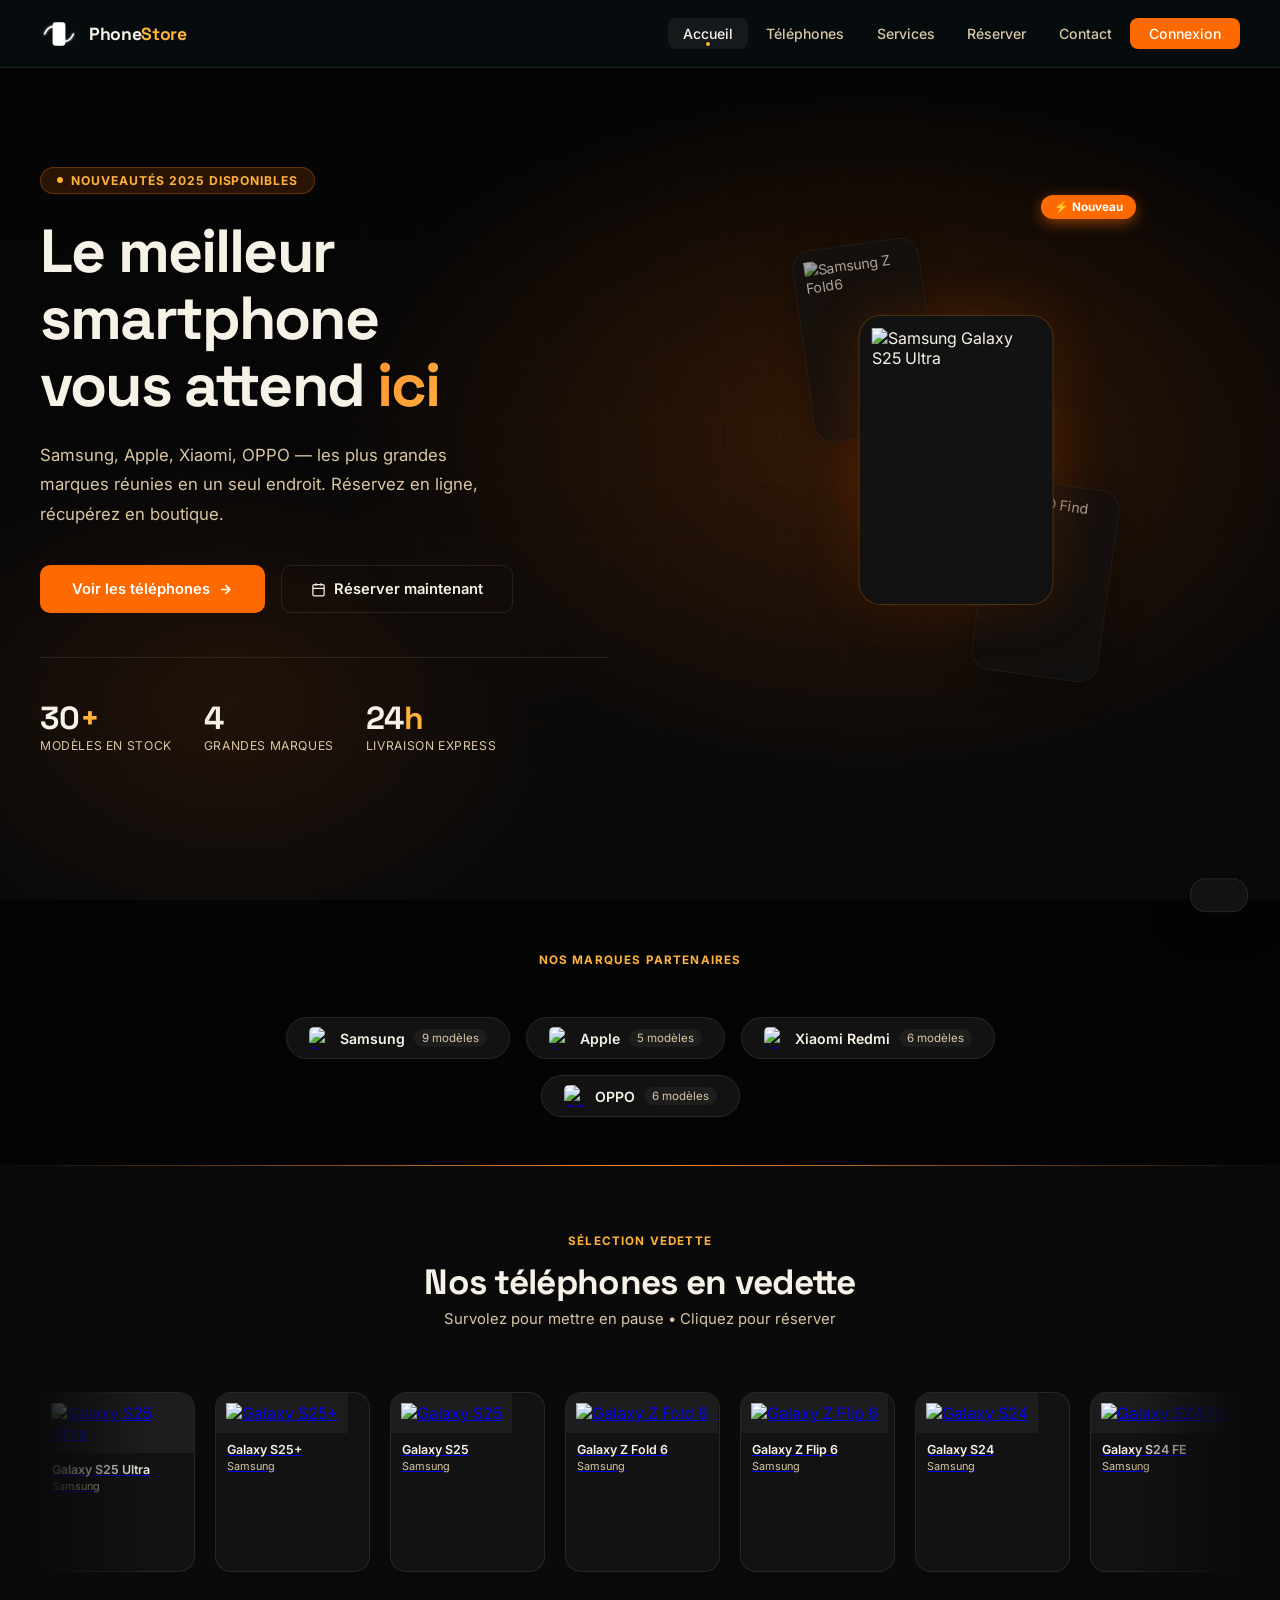
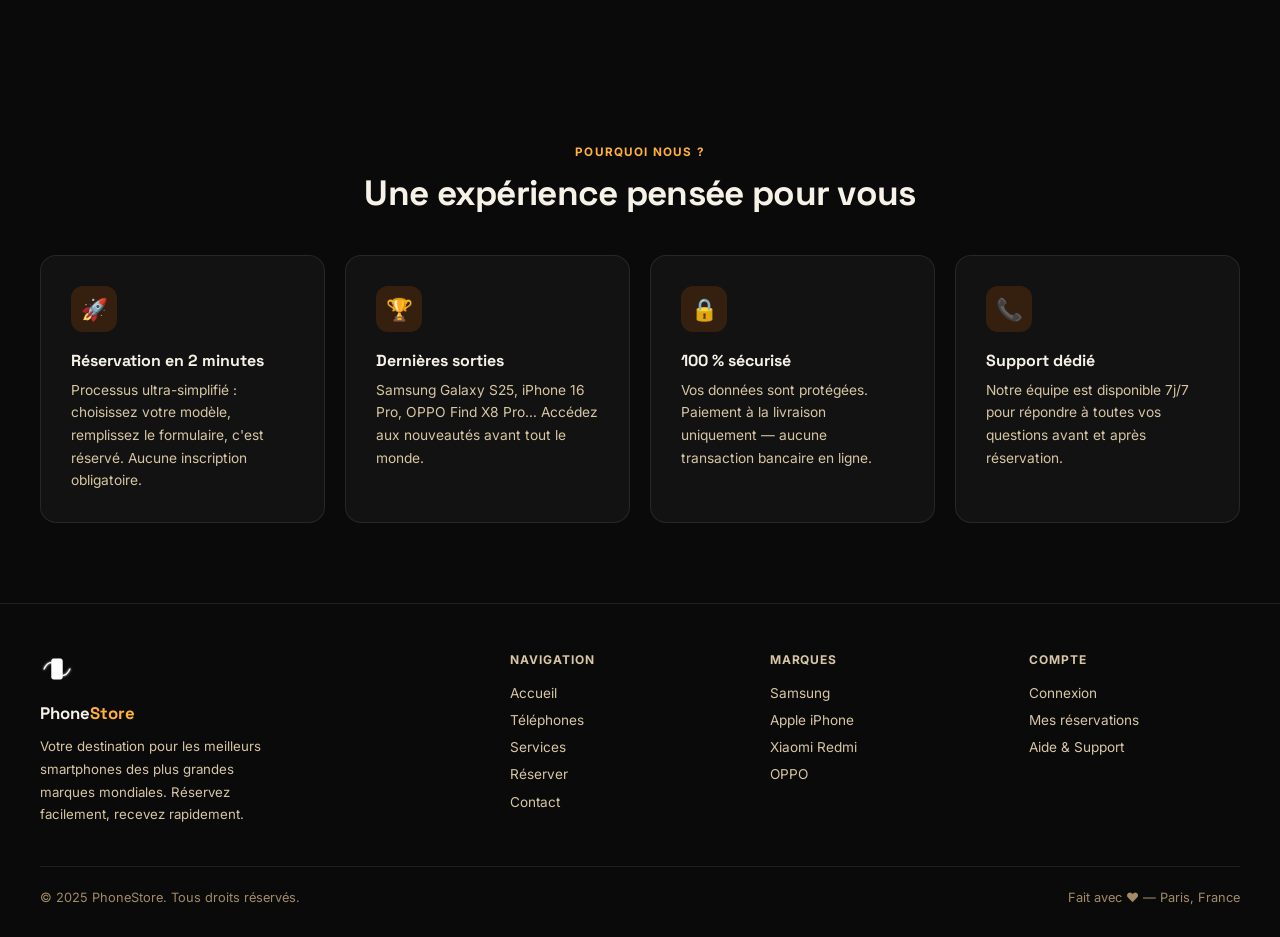
==== index.html @ faaf5778 "Add files via upload" ====
<!DOCTYPE html>
<html lang="fr">
<head>
  <meta charset="UTF-8">
  <meta name="viewport" content="width=device-width, initial-scale=1.0">
  <title>PhoneStore — Smartphones Premium</title>
  <meta name="description" content="Réservez les meilleurs smartphones Samsung, iPhone, Xiaomi et OPPO. Livraison rapide, prix compétitifs.">
  <link rel="stylesheet" href="styles.css">
  <link rel="preconnect" href="https://fonts.googleapis.com">
  <link rel="preconnect" href="https://fonts.gstatic.com" crossorigin>
</head>
<body>

  <!-- ══ NAVBAR ══ -->
  <nav class="navbar" id="navbar">
    <a href="index.html" class="navbar-brand">
      <img src="logo.svg" alt="PhoneStore Logo">
      <span class="brand-name">Phone<span>Store</span></span>
    </a>

    <ul class="nav-links" id="navLinks">
      <li><a href="index.html" class="active">Accueil</a></li>
      <li><a href="telephones.html">Téléphones</a></li>
      <li><a href="services.html">Services</a></li>
      <li><a href="reservation.html">Réserver</a></li>
      <li><a href="contact.html">Contact</a></li>
      <li><a href="login.html" class="nav-cta">Connexion</a></li>
    </ul>

    <div class="nav-user" id="navUser" style="display:none">
      <span class="nav-user-badge" id="userBadge"></span>
      <a href="#" id="logoutBtn">Se déconnecter</a>
    </div>

    <div class="hamburger" id="hamburger" role="button" aria-label="Menu" tabindex="0">
      <span></span><span></span><span></span>
    </div>
  </nav>

  <!-- ══ HERO ══ -->
  <section class="hero">
    <div class="hero-bg"></div>
    <div class="hero-content">

      <div class="hero-text">
        <div class="hero-eyebrow">
          <span class="eyebrow-dot"></span>
          Nouveautés 2025 disponibles
        </div>
        <h1 class="hero-title">
          Le meilleur smartphone<br>
          vous attend <span class="accent">ici</span>
        </h1>
        <p class="hero-subtitle">
          Samsung, Apple, Xiaomi, OPPO — les plus grandes marques réunies en un seul endroit. Réservez en ligne, récupérez en boutique.
        </p>
        <div class="hero-actions">
          <a href="telephones.html" class="btn-primary">
            Voir les téléphones
            <svg width="15" height="15" viewBox="0 0 24 24" fill="none" stroke="currentColor" stroke-width="2.5"><path d="M5 12h14M12 5l7 7-7 7"/></svg>
          </a>
          <a href="reservation.html" class="btn-secondary">
            <svg width="15" height="15" viewBox="0 0 24 24" fill="none" stroke="currentColor" stroke-width="2"><rect x="3" y="4" width="18" height="18" rx="2"/><path d="M16 2v4M8 2v4M3 10h18"/></svg>
            Réserver maintenant
          </a>
        </div>
        <div class="hero-stats">
          <div class="hero-stat">
            <div class="hero-stat-num">30<span>+</span></div>
            <div class="hero-stat-label">Modèles en stock</div>
          </div>
          <div class="hero-stat">
            <div class="hero-stat-num">4</div>
            <div class="hero-stat-label">Grandes marques</div>
          </div>
          <div class="hero-stat">
            <div class="hero-stat-num">24<span>h</span></div>
            <div class="hero-stat-label">Livraison express</div>
          </div>
        </div>
      </div>

      <div class="hero-visual">
        <div class="hero-glow"></div>
        <div class="hero-phone-stage">
          <div class="hero-badge">⚡ Nouveau</div>
          <div class="hero-phone-card side-1">
            <img src="phones/samsung-z-fold6.avif" alt="Samsung Z Fold6">
          </div>
          <div class="hero-phone-card main">
            <img src="phones/samsung s25 ultra.avif" alt="Samsung Galaxy S25 Ultra">
          </div>
          <div class="hero-phone-card side-2">
            <img src="phones/OPPO Find X8 Pro.png" alt="OPPO Find X8 Pro">
          </div>
        </div>
      </div>

    </div>
  </section>

  <!-- ══ BRANDS ══ -->
  <section class="brands-section">
    <div class="section-header reveal">
      <p class="section-eyebrow">Nos marques partenaires</p>
    </div>
    <div class="brands-grid">
      <a href="telephones.html#samsung" class="brand-pill reveal">
        <img class="brand-pill-img" src="phones/samsung s25 ultra.avif" alt="Samsung">
        <span class="brand-pill-name">Samsung</span>
        <span class="brand-pill-count">9 modèles</span>
      </a>
      <a href="telephones.html#apple" class="brand-pill reveal">
        <img class="brand-pill-img" src="phones/iphone16pro.jpeg" alt="Apple">
        <span class="brand-pill-name">Apple</span>
        <span class="brand-pill-count">5 modèles</span>
      </a>
      <a href="telephones.html#xiaomi" class="brand-pill reveal">
        <img class="brand-pill-img" src="phones/redmi note14 pro 5g.webp" alt="Xiaomi">
        <span class="brand-pill-name">Xiaomi Redmi</span>
        <span class="brand-pill-count">6 modèles</span>
      </a>
      <a href="telephones.html#oppo" class="brand-pill reveal">
        <img class="brand-pill-img" src="phones/OPPO Find X8 Pro.png" alt="OPPO">
        <span class="brand-pill-name">OPPO</span>
        <span class="brand-pill-count">6 modèles</span>
      </a>
    </div>
  </section>

  <!-- ══ CAROUSEL ══ -->
  <section class="carousel-section">
    <div class="section-header reveal">
      <p class="section-eyebrow">Sélection vedette</p>
      <h2 class="section-title">Nos téléphones en vedette</h2>
      <p class="section-subtitle">Survolez pour mettre en pause • Cliquez pour réserver</p>
    </div>
    <div class="marquee-wrapper">
      <div class="marquee-track" id="marqueeTrack"></div>
    </div>
  </section>

  <!-- ══ FEATURES ══ -->
  <section class="features-section">
    <div class="section-header reveal">
      <p class="section-eyebrow">Pourquoi nous ?</p>
      <h2 class="section-title">Une expérience pensée pour vous</h2>
    </div>
    <div class="features-grid">
      <div class="feature-card reveal">
        <div class="feature-icon">🚀</div>
        <h3 class="feature-title">Réservation en 2 minutes</h3>
        <p class="feature-desc">Processus ultra-simplifié : choisissez votre modèle, remplissez le formulaire, c'est réservé. Aucune inscription obligatoire.</p>
      </div>
      <div class="feature-card reveal">
        <div class="feature-icon">🏆</div>
        <h3 class="feature-title">Dernières sorties</h3>
        <p class="feature-desc">Samsung Galaxy S25, iPhone 16 Pro, OPPO Find X8 Pro… Accédez aux nouveautés avant tout le monde.</p>
      </div>
      <div class="feature-card reveal">
        <div class="feature-icon">🔒</div>
        <h3 class="feature-title">100 % sécurisé</h3>
        <p class="feature-desc">Vos données sont protégées. Paiement à la livraison uniquement — aucune transaction bancaire en ligne.</p>
      </div>
      <div class="feature-card reveal">
        <div class="feature-icon">📞</div>
        <h3 class="feature-title">Support dédié</h3>
        <p class="feature-desc">Notre équipe est disponible 7j/7 pour répondre à toutes vos questions avant et après réservation.</p>
      </div>
    </div>
  </section>

  <!-- ══ FOOTER ══ -->
  <footer>
    <div class="footer-grid">
      <div>
        <img src="logo.svg" alt="Logo" class="footer-brand-logo">
        <div class="footer-brand-name">Phone<span>Store</span></div>
        <p class="footer-desc">Votre destination pour les meilleurs smartphones des plus grandes marques mondiales. Réservez facilement, recevez rapidement.</p>
      </div>
      <div>
        <p class="footer-col-title">Navigation</p>
        <ul class="footer-links">
          <li><a href="index.html">Accueil</a></li>
          <li><a href="telephones.html">Téléphones</a></li>
          <li><a href="services.html">Services</a></li>
      <li><a href="reservation.html">Réserver</a></li>
          <li><a href="contact.html">Contact</a></li>
        </ul>
      </div>
      <div>
        <p class="footer-col-title">Marques</p>
        <ul class="footer-links">
          <li><a href="telephones.html#samsung">Samsung</a></li>
          <li><a href="telephones.html#apple">Apple iPhone</a></li>
          <li><a href="telephones.html#xiaomi">Xiaomi Redmi</a></li>
          <li><a href="telephones.html#oppo">OPPO</a></li>
        </ul>
      </div>
      <div>
        <p class="footer-col-title">Compte</p>
        <ul class="footer-links">
          <li><a href="login.html">Connexion</a></li>
          <li><a href="reservation.html">Mes réservations</a></li>
          <li><a href="contact.html">Aide & Support</a></li>
        </ul>
      </div>
    </div>
    <div class="footer-bottom">
      <span>© 2025 PhoneStore. Tous droits réservés.</span>
      <span>Fait avec ❤️ — Paris, France</span>
    </div>
  </footer>

  <div class="toast" id="toast"><span id="toastIcon"></span><span id="toastMsg"></span></div>
  <script src="script.js" defer></script>
</body>
</html>
---- styles.css ----
/* =========================================
   PHONESTORE — styles.css
   Thème : bleu-teal foncé professionnel
   ========================================= */

@import url('https://fonts.googleapis.com/css2?family=Inter:wght@300;400;500;600;700;800;900&family=Space+Grotesk:wght@500;600;700;800&display=swap');

/* ── VARIABLES ── */
:root {
  --primary:       #ff6a00;
  --primary-dark:  #cc5200;
  --primary-light: #ff8f33;
  --primary-glow:  rgba(255, 106, 0, 0.25);
  --accent:        #ffb23a;

  --dark:   #040404;
  --dark-2: #0a0a0a;
  --dark-3: #121212;
  --dark-4: #1d1d1d;
  --mid:    #272727;

  --text:       #f7f2e8;
  --text-muted: #d8c6a4;
  --text-dim:   #a38b66;

  --border:       rgba(255,255,255,0.09);
  --border-hover: rgba(255,130,0,0.25);

  --radius:    16px;
  --radius-sm: 10px;
  --radius-lg: 24px;

  --shadow:      0 4px 32px rgba(0,0,0,0.55);
  --shadow-card: 0 8px 40px rgba(0,0,0,0.45);

  --transition: 0.28s cubic-bezier(0.4,0,0.2,1);
}

/* ── RESET ── */
*, *::before, *::after { box-sizing: border-box; margin: 0; padding: 0; }
html { scroll-behavior: smooth; }
body {
  font-family: 'Inter', sans-serif;
  background: var(--dark);
  color: var(--text);
  min-height: 100vh;
  overflow-x: hidden;
}

/* subtle grid bg */
body::before {
  content: '';
  position: fixed; inset: 0;
  background-image:
    linear-gradient(rgba(255,106,0,0.06) 1px, transparent 1px),
    linear-gradient(90deg, rgba(255,106,0,0.06) 1px, transparent 1px);
  background-size: 55px 55px;
  pointer-events: none;
  z-index: 0;
}

/* =========================================
   NAVBAR
   ========================================= */
.navbar {
  position: fixed; top: 0; left: 0; right: 0;
  z-index: 1000;
  height: 68px;
  padding: 0 2.5rem;
  display: flex; align-items: center; justify-content: space-between;
  background: rgba(8,14,18,0.82);
  backdrop-filter: blur(20px);
  border-bottom: 1px solid var(--border);
  transition: background var(--transition), box-shadow var(--transition);
}
.navbar.scrolled {
  background: rgba(8,14,18,0.97);
  box-shadow: 0 4px 30px rgba(0,0,0,0.6);
}

.navbar-brand {
  display: flex; align-items: center; gap: 11px;
  text-decoration: none;
}
.navbar-brand img { height: 38px; filter: brightness(0) invert(1); }
.brand-name {
  font-family: 'Space Grotesk', sans-serif;
  font-size: 1.1rem; font-weight: 700; color: var(--text);
  letter-spacing: -0.02em;
}
.brand-name span { color: var(--accent); }

.nav-links { display: flex; align-items: center; gap: 0.15rem; list-style: none; }
.nav-links a {
  display: block; padding: 0.45rem 0.95rem;
  border-radius: 8px; color: var(--text-muted);
  text-decoration: none; font-size: 0.88rem; font-weight: 500;
  transition: all var(--transition); position: relative;
}
.nav-links a:hover, .nav-links a.active { color: var(--text); background: rgba(255,255,255,0.06); }
.nav-links a.active::after {
  content: ''; position: absolute; bottom: 3px; left: 50%;
  transform: translateX(-50%); width: 4px; height: 4px;
  border-radius: 50%; background: var(--accent);
}
.nav-cta {
  background: var(--primary) !important; color: white !important;
  border-radius: 8px !important; padding: 0.45rem 1.2rem !important;
}
.nav-cta:hover { background: var(--primary-light) !important; color: white !important; }

/* user pill */
.nav-user { display: flex; align-items: center; gap: 10px; }
.nav-user-badge {
  display: flex; align-items: center; gap: 7px;
  background: rgba(255,106,0,0.15); border: 1px solid rgba(255,130,0,0.25);
  border-radius: 999px; padding: 4px 14px 4px 8px;
  font-size: 0.8rem; color: var(--accent);
}
.nav-user-badge::before {
  content: ''; width: 7px; height: 7px; border-radius: 50%;
  background: var(--accent); animation: blink 4s ease infinite;
}
#logoutBtn {
  color: var(--text-muted); font-size: 0.8rem; text-decoration: none;
  transition: color var(--transition);
}
#logoutBtn:hover { color: var(--text); }

/* hamburger */
.hamburger { display: none; flex-direction: column; gap: 5px; cursor: pointer; padding: 4px; }
.hamburger span { display: block; width: 23px; height: 2px; background: var(--text); border-radius: 2px; transition: var(--transition); }
.hamburger.open span:nth-child(1) { transform: translateY(7px) rotate(45deg); }
.hamburger.open span:nth-child(2) { opacity: 0; }
.hamburger.open span:nth-child(3) { transform: translateY(-7px) rotate(-45deg); }

/* =========================================
   HERO
   ========================================= */
.hero {
  min-height: 100vh;
  display: flex; align-items: center;
  position: relative; overflow: hidden;
  padding: 100px 2.5rem 5rem;
}
.hero-bg {
  position: absolute; inset: 0;
  background:
    radial-gradient(ellipse 65% 60% at 68% 48%, rgba(255,106,0,0.18) 0%, transparent 65%),
    radial-gradient(ellipse 45% 45% at 18% 78%, rgba(255,106,0,0.1) 0%, transparent 60%),
    linear-gradient(180deg, var(--dark) 0%, var(--dark-2) 100%);
  z-index: 0;
}
.hero-bg::after {
  content: ''; position: absolute; inset: 0;
  background-image:
    linear-gradient(rgba(255,130,0,0.03) 1px, transparent 1px),
    linear-gradient(90deg, rgba(255,130,0,0.03) 1px, transparent 1px);
  background-size: 60px 60px;
  mask-image: radial-gradient(ellipse 75% 75% at 55% 50%, black 0%, transparent 80%);
}
.hero-content {
  position: relative; z-index: 1;
  max-width: 1200px; margin: 0 auto; width: 100%;
  display: grid; grid-template-columns: 1fr 1fr; gap: 4rem; align-items: center;
}
.hero-text { animation: fadeInLeft 1.4s ease forwards; }

.hero-eyebrow {
  display: inline-flex; align-items: center; gap: 8px;
  background: rgba(255,106,0,0.14); border: 1px solid rgba(255,130,0,0.3);
  border-radius: 999px; padding: 5px 16px;
  font-size: 0.76rem; font-weight: 700; color: var(--accent);
  letter-spacing: 0.08em; text-transform: uppercase; margin-bottom: 1.5rem;
}
.eyebrow-dot { width: 6px; height: 6px; border-radius: 50%; background: var(--accent); animation: blink 4s ease infinite; }

.hero-title {
  font-family: 'Space Grotesk', sans-serif;
  font-size: clamp(2.4rem, 4.8vw, 3.8rem); font-weight: 800;
  line-height: 1.1; letter-spacing: -0.03em; color: var(--text); margin-bottom: 1.4rem;
}
.hero-title .accent {
  background: linear-gradient(135deg, #ff8f33 0%, #ffb23a 100%);
  -webkit-background-clip: text; -webkit-text-fill-color: transparent; background-clip: text;
}
.hero-subtitle {
  font-size: 1.05rem; color: var(--text-muted); line-height: 1.75;
  margin-bottom: 2.25rem; max-width: 460px;
}
.hero-actions { display: flex; gap: 1rem; flex-wrap: wrap; }

.btn-primary {
  display: inline-flex; align-items: center; gap: 8px;
  background: var(--primary); color: white;
  padding: 0.88rem 2rem; border-radius: var(--radius-sm);
  font-size: 0.92rem; font-weight: 600; text-decoration: none;
  border: none; cursor: pointer; transition: all var(--transition); position: relative; overflow: hidden;
}
.btn-primary:hover { background: var(--primary-light); transform: translateY(-2px); box-shadow: 0 8px 28px rgba(255,106,0,0.45); }

.btn-secondary {
  display: inline-flex; align-items: center; gap: 8px;
  background: transparent; color: var(--text);
  padding: 0.88rem 1.8rem; border-radius: var(--radius-sm);
  font-size: 0.92rem; font-weight: 600; text-decoration: none;
  border: 1px solid var(--border); cursor: pointer; transition: all var(--transition);
}
.btn-secondary:hover { border-color: rgba(255,255,255,0.18); background: rgba(255,255,255,0.04); transform: translateY(-2px); }

.hero-stats {
  display: flex; gap: 2rem; margin-top: 2.75rem;
  padding-top: 2.75rem; border-top: 1px solid var(--border);
}
.hero-stat-num {
  font-family: 'Space Grotesk', sans-serif;
  font-size: 2rem; font-weight: 800; color: var(--text); line-height: 1;
}
.hero-stat-num span { color: var(--accent); }
.hero-stat-label { font-size: 0.76rem; color: var(--text-muted); margin-top: 4px; text-transform: uppercase; letter-spacing: 0.05em; }

/* hero phone visual */
.hero-visual { position: relative; display: flex; align-items: center; justify-content: center; animation: fadeInRight 1.4s 0.3s ease both; }
.hero-phone-stage { position: relative; width: 340px; height: 510px; }
.hero-glow {
  position: absolute; width: 280px; height: 280px; border-radius: 50%;
  background: radial-gradient(circle, rgba(255,106,0,0.2) 0%, transparent 70%);
  top: 50%; left: 50%; transform: translate(-50%,-50%);
  animation: breathe 8s ease-in-out infinite;
}
.hero-phone-card {
  position: absolute; background: var(--dark-3); border: 1px solid var(--border);
  border-radius: 22px; overflow: hidden; box-shadow: var(--shadow-card);
  transition: all 0.6s cubic-bezier(0.4,0,0.2,1);
}
.hero-phone-card.main { width: 195px; height: 290px; top: 50%; left: 50%; transform: translate(-50%,-50%); z-index: 3; border-color: rgba(255,130,0,0.25); box-shadow: 0 0 55px rgba(255,106,0,0.18), var(--shadow-card); }
.hero-phone-card.side-1 { width: 145px; height: 220px; top: 25px; left: 8px; z-index: 2; opacity: 0.65; transform: rotate(-8deg) scale(0.88); }
.hero-phone-card.side-2 { width: 145px; height: 220px; bottom: 25px; right: 8px; z-index: 2; opacity: 0.65; transform: rotate(8deg) scale(0.88); }
.hero-phone-card img { width: 100%; height: 100%; object-fit: contain; padding: 12px; }
.hero-badge {
  position: absolute; top: -10px; right: -10px;
  background: var(--primary); color: white; border-radius: 999px;
  padding: 5px 13px; font-size: 0.73rem; font-weight: 700; z-index: 10;
  box-shadow: 0 4px 14px rgba(255,106,0,0.5); animation: float 6s ease-in-out infinite;
}

/* =========================================
   CAROUSEL MARQUEE
   ========================================= */
.carousel-section {
  padding: 4rem 2.5rem; background: var(--dark-2); position: relative; overflow: hidden;
}
.carousel-section::before {
  content: ''; position: absolute; top: 0; left: 0; right: 0;
  height: 1px; background: linear-gradient(90deg, transparent, var(--primary-light), transparent);
}
.section-header { text-align: center; margin-bottom: 2.5rem; }
.section-eyebrow { display: inline-block; font-size: 0.73rem; font-weight: 700; color: var(--accent); letter-spacing: 0.1em; text-transform: uppercase; margin-bottom: 0.65rem; }
.section-title { font-family: 'Space Grotesk', sans-serif; font-size: clamp(1.5rem, 3vw, 2.2rem); font-weight: 700; color: var(--text); letter-spacing: -0.02em; margin-bottom: 0.4rem; }
.section-subtitle { color: var(--text-muted); font-size: 0.93rem; }

.marquee-wrapper { overflow: hidden; position: relative; padding: 1.5rem 0; }
.marquee-wrapper::before, .marquee-wrapper::after {
  content: ''; position: absolute; top: 0; bottom: 0; width: 110px; z-index: 2; pointer-events: none;
}
.marquee-wrapper::before { left: 0; background: linear-gradient(90deg, var(--dark-2), transparent); }
.marquee-wrapper::after  { right: 0; background: linear-gradient(-90deg, var(--dark-2), transparent); }
.marquee-track { display: flex; gap: 1.25rem; width: max-content; animation: marquee 30s linear infinite; }
.marquee-track:hover { animation-play-state: paused; }

.marquee-card {
  background: var(--dark-3); border: 1px solid var(--border); border-radius: var(--radius);
  width: 155px; flex-shrink: 0; overflow: hidden; cursor: pointer; transition: all var(--transition);
}
.marquee-card:hover { border-color: var(--border-hover); transform: translateY(-7px) scale(1.02); box-shadow: 0 18px 38px rgba(0,0,0,0.4), 0 0 0 1px rgba(255,130,0,0.18); }
.marquee-card img { width: 100%; height: 125px; object-fit: contain; padding: 10px; background: var(--dark-4); }
.marquee-card-info { padding: 9px 11px; }
.marquee-card-name { font-size: 0.78rem; font-weight: 600; color: var(--text); white-space: nowrap; overflow: hidden; text-overflow: ellipsis; }
.marquee-card-brand { font-size: 0.68rem; color: var(--text-muted); margin-top: 2px; }

/* =========================================
   BRANDS PILLS
   ========================================= */
.brands-section { padding: 3rem 2.5rem; background: var(--dark); }
.brands-grid { max-width: 900px; margin: 0 auto; display: flex; align-items: center; justify-content: center; gap: 1rem; flex-wrap: wrap; }
.brand-pill {
  display: flex; align-items: center; gap: 9px;
  background: var(--dark-3); border: 1px solid var(--border); border-radius: 999px;
  padding: 9px 22px; cursor: pointer; text-decoration: none; transition: all var(--transition);
}
.brand-pill:hover { border-color: var(--primary-light); background: rgba(255,106,0,0.1); transform: translateY(-2px); }
.brand-pill-img { width: 22px; height: 22px; object-fit: contain; border-radius: 5px; }
.brand-pill-name { font-weight: 600; font-size: 0.88rem; color: var(--text); }
.brand-pill-count { font-size: 0.72rem; color: var(--text-muted); background: var(--dark-4); border-radius: 999px; padding: 2px 8px; }

/* =========================================
   FEATURES
   ========================================= */
.features-section { padding: 5rem 2.5rem; background: var(--dark-2); }
.features-grid { max-width: 1200px; margin: 0 auto; display: grid; grid-template-columns: repeat(auto-fit, minmax(240px,1fr)); gap: 1.25rem; }
.feature-card {
  background: var(--dark-3); border: 1px solid var(--border); border-radius: var(--radius);
  padding: 1.9rem; transition: all var(--transition); position: relative; overflow: hidden;
}
.feature-card::before { content: ''; position: absolute; top: 0; left: 0; right: 0; height: 3px; background: linear-gradient(90deg, var(--primary), var(--accent)); opacity: 0; transition: opacity var(--transition); }
.feature-card:hover { border-color: rgba(255,130,0,0.25); transform: translateY(-4px); box-shadow: 0 14px 38px rgba(0,0,0,0.35); }
.feature-card:hover::before { opacity: 1; }
.feature-icon { width: 46px; height: 46px; border-radius: 12px; background: rgba(255,106,0,0.15); display: flex; align-items: center; justify-content: center; margin-bottom: 1.15rem; font-size: 1.35rem; }
.feature-title { font-family: 'Space Grotesk', sans-serif; font-size: 1rem; font-weight: 700; color: var(--text); margin-bottom: 0.45rem; }
.feature-desc { font-size: 0.86rem; color: var(--text-muted); line-height: 1.65; }

/* =========================================
   PHONES PAGE
   ========================================= */
.phones-page { padding: 95px 2.5rem 4rem; max-width: 1400px; margin: 0 auto; position: relative; z-index: 1; }
.phones-page-header { margin-bottom: 2.5rem; }
.page-title { font-family: 'Space Grotesk', sans-serif; font-size: clamp(1.7rem, 3.5vw, 2.6rem); font-weight: 800; color: var(--text); letter-spacing: -0.03em; margin-bottom: 0.4rem; }
.page-title .accent { color: var(--accent); }
.page-subtitle { color: var(--text-muted); font-size: 1rem; }

/* filter bar */
.filter-bar {
  display: flex; align-items: center; gap: 0.5rem; flex-wrap: wrap;
  margin-bottom: 2.75rem; padding: 1rem 1.25rem;
  background: var(--dark-3); border: 1px solid var(--border); border-radius: var(--radius);
}
.filter-label { font-size: 0.76rem; font-weight: 700; color: var(--text-muted); text-transform: uppercase; letter-spacing: 0.05em; margin-right: 0.4rem; }
.filter-btn {
  padding: 5px 15px; border-radius: 999px; border: 1px solid var(--border);
  background: transparent; color: var(--text-muted); font-size: 0.8rem;
  font-weight: 500; cursor: pointer; transition: all var(--transition); font-family: inherit;
}
.filter-btn:hover { border-color: rgba(255,255,255,0.18); color: var(--text); }
.filter-btn.active { background: var(--primary); border-color: var(--primary); color: white; }

/* brand section */
.brand-section { margin-bottom: 3.5rem; opacity: 0; transform: translateY(28px); transition: all 0.55s ease; }
.brand-section.visible { opacity: 1; transform: translateY(0); }
.brand-section-header { display: flex; align-items: center; gap: 1rem; margin-bottom: 1.4rem; padding-bottom: 0.9rem; border-bottom: 1px solid var(--border); }
.brand-section-title { font-family: 'Space Grotesk', sans-serif; font-size: 1.35rem; font-weight: 700; color: var(--text); }
.brand-section-count { font-size: 0.76rem; color: var(--text-muted); background: var(--dark-4); border-radius: 999px; padding: 3px 10px; }

.phones-grid { display: grid; grid-template-columns: repeat(auto-fill, minmax(210px,1fr)); gap: 1.1rem; }

/* phone card */
.phone-card {
  background: var(--dark-3); border: 1px solid var(--border); border-radius: var(--radius);
  overflow: hidden; transition: all var(--transition); position: relative; cursor: pointer;
}
.phone-card:hover { border-color: rgba(255,130,0,0.35); transform: translateY(-6px); box-shadow: 0 18px 46px rgba(0,0,0,0.4), 0 0 0 1px rgba(255,130,0,0.12); }
.phone-card-img { width: 100%; height: 195px; display: flex; align-items: center; justify-content: center; background: var(--dark-4); position: relative; overflow: hidden; }
.phone-card-img img { width: 100%; height: 100%; object-fit: contain; padding: 15px; transition: transform 0.5s cubic-bezier(0.4,0,0.2,1); }
.phone-card:hover .phone-card-img img { transform: scale(1.07) translateY(-3px); }
.phone-card-badge { position: absolute; top: 9px; left: 9px; background: var(--primary); color: white; font-size: 0.63rem; font-weight: 700; padding: 3px 8px; border-radius: 6px; text-transform: uppercase; letter-spacing: 0.05em; }
.phone-card-body { padding: 0.95rem 1.15rem 1.15rem; }
.phone-card-name { font-family: 'Space Grotesk', sans-serif; font-weight: 700; font-size: 0.92rem; color: var(--text); margin-bottom: 0.35rem; }
.phone-card-specs { display: flex; gap: 0.4rem; flex-wrap: wrap; margin-bottom: 0.9rem; }
.spec-tag { font-size: 0.65rem; color: var(--text-dim); background: var(--dark-4); border-radius: 4px; padding: 2px 7px; }
.phone-card-action { display: flex; gap: 0.5rem; }
.btn-reserve {
  flex: 1; display: inline-flex; align-items: center; justify-content: center; gap: 6px;
  background: var(--primary); color: white; padding: 0.58rem 0.9rem; border-radius: 8px;
  font-size: 0.8rem; font-weight: 600; text-decoration: none; border: none;
  cursor: pointer; transition: all var(--transition); font-family: inherit;
}
.btn-reserve:hover { background: var(--primary-light); transform: translateY(-1px); }
.btn-wishlist {
  width: 34px; height: 34px; display: inline-flex; align-items: center; justify-content: center;
  background: var(--dark-4); border: 1px solid var(--border); border-radius: 8px;
  color: var(--text-muted); cursor: pointer; transition: all var(--transition); font-size: 0.85rem;
}
.btn-wishlist:hover { border-color: rgba(255,255,255,0.18); color: var(--text); }

/* =========================================
   FORM PAGES (login / reservation / contact)
   ========================================= */
.form-page {
  min-height: 100vh; display: flex; align-items: center; justify-content: center;
  padding: 100px 2rem 4rem; background: var(--dark); position: relative;
}
.form-page::before {
  content: ''; position: absolute;
  width: 480px; height: 480px; border-radius: 50%;
  background: radial-gradient(circle, rgba(255,106,0,0.08) 0%, transparent 70%);
  top: 50%; left: 50%; transform: translate(-50%,-50%);
}
.form-container {
  background: var(--dark-2); border: 1px solid var(--border); border-radius: var(--radius-lg);
  padding: 2.4rem; width: 100%; max-width: 430px;
  position: relative; z-index: 1; box-shadow: var(--shadow-card);
  animation: fadeInUp 1.0s ease forwards;
}
.form-logo { display: flex; align-items: center; gap: 9px; margin-bottom: 1.9rem; }
.form-logo img { height: 30px; filter: brightness(0) invert(1); }
.form-logo-name { font-family: 'Space Grotesk', sans-serif; font-weight: 700; color: var(--text); }
.form-logo-name span { color: var(--accent); }
.form-title { font-family: 'Space Grotesk', sans-serif; font-size: 1.55rem; font-weight: 800; color: var(--text); letter-spacing: -0.02em; margin-bottom: 0.4rem; }
.form-subtitle { color: var(--text-muted); font-size: 0.88rem; margin-bottom: 1.9rem; }

.form-group { margin-bottom: 1.1rem; }
.form-label { display: block; font-size: 0.8rem; font-weight: 600; color: var(--text-muted); margin-bottom: 0.45rem; }
.form-input {
  width: 100%; background: var(--dark-3); border: 1px solid var(--border);
  border-radius: var(--radius-sm); padding: 0.78rem 1rem;
  color: var(--text); font-size: 0.9rem; font-family: inherit;
  transition: all var(--transition); outline: none;
}
.form-input:focus { border-color: var(--primary-light); box-shadow: 0 0 0 3px var(--primary-glow); background: var(--dark-4); }
.form-input::placeholder { color: var(--text-dim); }
textarea.form-input { resize: vertical; min-height: 115px; }

.btn-form {
  width: 100%; background: var(--primary); color: white; border: none;
  padding: 0.88rem; border-radius: var(--radius-sm); font-size: 0.93rem;
  font-weight: 700; cursor: pointer; transition: all var(--transition);
  font-family: inherit; margin-top: 0.35rem;
}
.btn-form:hover { background: var(--primary-light); transform: translateY(-1px); box-shadow: 0 8px 22px rgba(255,106,0,0.38); }
.btn-form:active { transform: translateY(0); }

.form-extra { text-align: center; margin-top: 1.3rem; font-size: 0.82rem; color: var(--text-muted); }
.form-link { color: var(--accent); text-decoration: none; font-weight: 600; }
.form-link:hover { text-decoration: underline; }

.form-divider { text-align: center; color: var(--text-dim); font-size: 0.8rem; margin: 1.4rem 0; position: relative; }
.form-divider::before, .form-divider::after { content: ''; position: absolute; top: 50%; width: 42%; height: 1px; background: var(--border); }
.form-divider::before { left: 0; } .form-divider::after { right: 0; }

.form-notice {
  display: flex; align-items: flex-start; gap: 9px;
  background: rgba(255,106,0,0.1); border: 1px solid rgba(255,106,0,0.25);
  border-radius: var(--radius-sm); padding: 11px 13px;
  margin-bottom: 1.4rem; font-size: 0.8rem; color: var(--accent);
  line-height: 1.5;
}

/* reservation select */
.form-select {
  width: 100%; background: var(--dark-3); border: 1px solid var(--border);
  border-radius: var(--radius-sm); padding: 0.78rem 1rem;
  color: var(--text); font-size: 0.9rem; font-family: inherit;
  transition: all var(--transition); outline: none; appearance: none;
  background-image: url("data:image/svg+xml,%3Csvg xmlns='http://www.w3.org/2000/svg' width='12' height='12' viewBox='0 0 24 24' fill='none' stroke='%23ffb23a' stroke-width='2'%3E%3Cpath d='M6 9l6 6 6-6'/%3E%3C/svg%3E");
  background-repeat: no-repeat; background-position: right 1rem center;
  cursor: pointer;
}
.form-select:focus { border-color: var(--primary-light); box-shadow: 0 0 0 3px var(--primary-glow); }
.form-select option { background: var(--dark-3); color: var(--text); }

/* =========================================
   TOAST
   ========================================= */
.toast {
  position: fixed; bottom: 2rem; right: 2rem;
  background: var(--dark-3); border: 1px solid var(--border);
  border-radius: var(--radius); padding: 1rem 1.4rem;
  display: flex; align-items: center; gap: 11px; font-size: 0.88rem; color: var(--text);
  box-shadow: var(--shadow-card); transform: translateY(130%);
  transition: transform 0.4s cubic-bezier(0.4,0,0.2,1); z-index: 9999; max-width: 330px;
}
.toast.show { transform: translateY(0); }
.toast-success { border-color: rgba(34,197,94,0.35); }
.toast-error   { border-color: rgba(255,130,0,0.45); }

/* =========================================
   FOOTER
   ========================================= */
footer {
  background: var(--dark-2); border-top: 1px solid var(--border); padding: 3rem 2.5rem 2rem;
  position: relative; z-index: 1;
}
.footer-grid { max-width: 1200px; margin: 0 auto; display: grid; grid-template-columns: 2fr 1fr 1fr 1fr; gap: 3rem; margin-bottom: 2.5rem; }
.footer-brand-logo { height: 34px; filter: brightness(0) invert(1); display: block; margin-bottom: 1rem; }
.footer-brand-name { font-family: 'Space Grotesk', sans-serif; font-weight: 700; font-size: 1.05rem; color: var(--text); margin-bottom: 0.65rem; }
.footer-brand-name span { color: var(--accent); }
.footer-desc { font-size: 0.83rem; color: var(--text-muted); line-height: 1.72; max-width: 250px; }
.footer-col-title { font-size: 0.75rem; font-weight: 700; text-transform: uppercase; letter-spacing: 0.08em; color: var(--text-muted); margin-bottom: 0.9rem; }
.footer-links { list-style: none; display: flex; flex-direction: column; gap: 0.45rem; }
.footer-links a { color: var(--text-muted); text-decoration: none; font-size: 0.85rem; transition: color var(--transition); }
.footer-links a:hover { color: var(--text); }
.footer-bottom { max-width: 1200px; margin: 0 auto; display: flex; align-items: center; justify-content: space-between; padding-top: 1.4rem; border-top: 1px solid var(--border); font-size: 0.8rem; color: var(--text-dim); }
.footer-bottom a { color: var(--accent); text-decoration: none; }

/* =========================================
   SCROLL REVEAL
   ========================================= */
.reveal { opacity: 0; transform: translateY(28px); transition: all 0.55s ease; }
.reveal.visible { opacity: 1; transform: translateY(0); }

/* =========================================
   ANIMATIONS
   ========================================= */
@keyframes marquee {
  0%   { transform: translateX(0); }
  100% { transform: translateX(-20%); }
}
@keyframes fadeInLeft {
  from { opacity: 0; transform: translateX(-22px); }
  to   { opacity: 1; transform: translateX(0); }
}
@keyframes fadeInRight {
  from { opacity: 0; transform: translateX(22px); }
  to   { opacity: 1; transform: translateX(0); }
}
@keyframes fadeInUp {
  from { opacity: 0; transform: translateY(14px); }
  to   { opacity: 1; transform: translateY(0); }
}
@keyframes blink {
  0%,100% { opacity: 1; transform: scale(1); }
  50%      { opacity: 0.4; transform: scale(0.75); }
}
@keyframes float {
  0%,100% { transform: translateY(0); }
  50%      { transform: translateY(-6px); }
}
@keyframes breathe {
  0%,100% { opacity: 0.5; transform: translate(-50%,-50%) scale(1); }
  50%      { opacity: 0.9; transform: translate(-50%,-50%) scale(1.12); }
}

/* =========================================
   RESPONSIVE
   ========================================= */
@media (max-width: 1024px) {
  .footer-grid { grid-template-columns: 1fr 1fr; gap: 2rem; }
}
@media (max-width: 768px) {
  .hamburger { display: flex; }
  .nav-links {
    position: fixed; top: 68px; left: 0; right: 0;
    background: rgba(8,14,18,0.98); backdrop-filter: blur(20px);
    padding: 1.25rem 1.5rem; flex-direction: column; gap: 0.2rem;
    transform: translateY(-110%); opacity: 0; visibility: hidden;
    transition: all var(--transition); border-bottom: 1px solid var(--border); z-index: 999;
  }
  .nav-links.open { transform: translateY(0); opacity: 1; visibility: visible; }
  .nav-links a { padding: 0.7rem 1rem; font-size: 0.97rem; border-radius: 10px; }
  .hero-content { grid-template-columns: 1fr; gap: 2.75rem; text-align: center; }
  .hero-subtitle { margin: 0 auto 2.25rem; }
  .hero-actions { justify-content: center; }
  .hero-stats { justify-content: center; }
  .hero-visual { order: -1; }
  .hero-phone-stage { width: 270px; height: 370px; }
  .hero-phone-card.main { width: 155px; height: 230px; }
  .hero-phone-card.side-1, .hero-phone-card.side-2 { width: 115px; height: 175px; }
  .phones-grid { grid-template-columns: repeat(auto-fill, minmax(155px,1fr)); }
  .footer-grid { grid-template-columns: 1fr; gap: 1.75rem; }
  .footer-bottom { flex-direction: column; gap: 0.75rem; text-align: center; }
  .navbar { padding: 0 1.25rem; }
}
@media (max-width: 480px) {
  .hero { padding: 85px 1.25rem 3rem; }
  .phones-page { padding: 85px 1rem 3rem; }
  .phones-grid { grid-template-columns: repeat(2, 1fr); }
  .form-container { padding: 1.9rem 1.4rem; }
  .carousel-section, .brands-section, .features-section { padding-left: 1.25rem; padding-right: 1.25rem; }
}
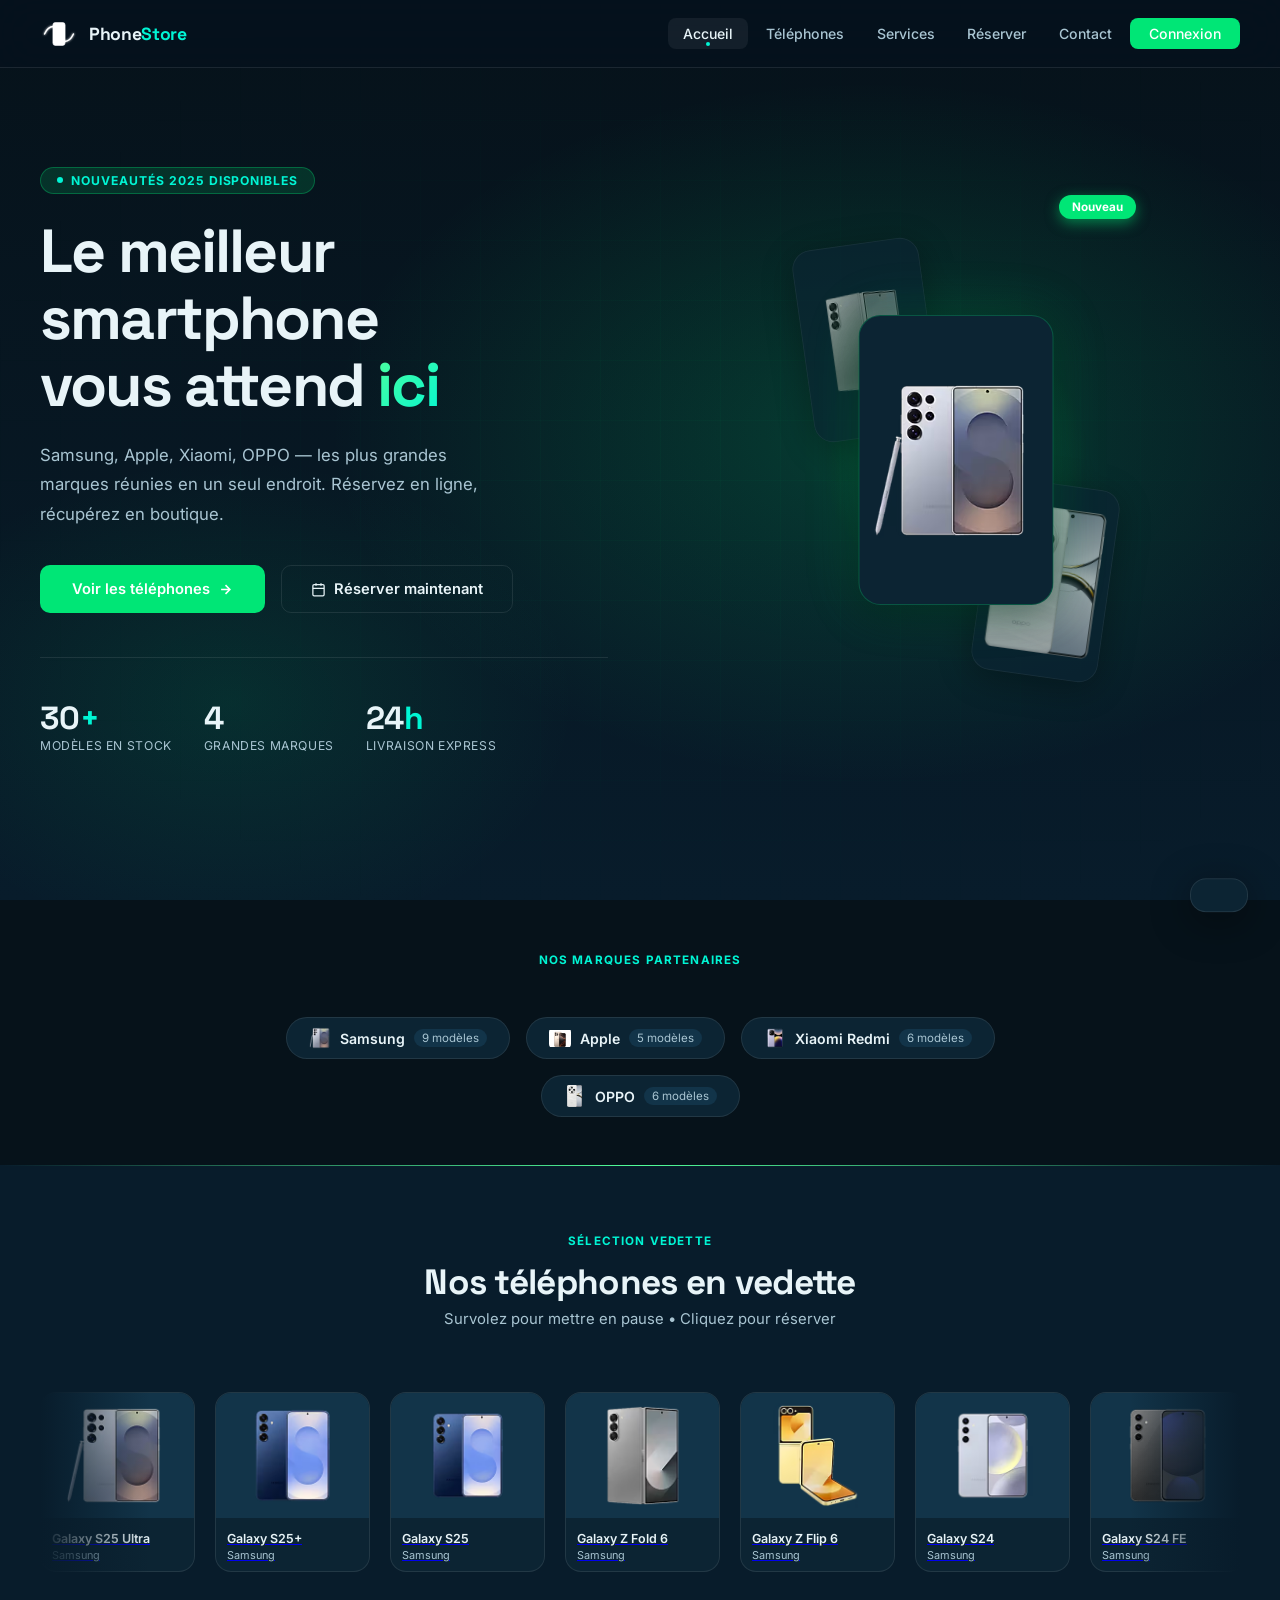
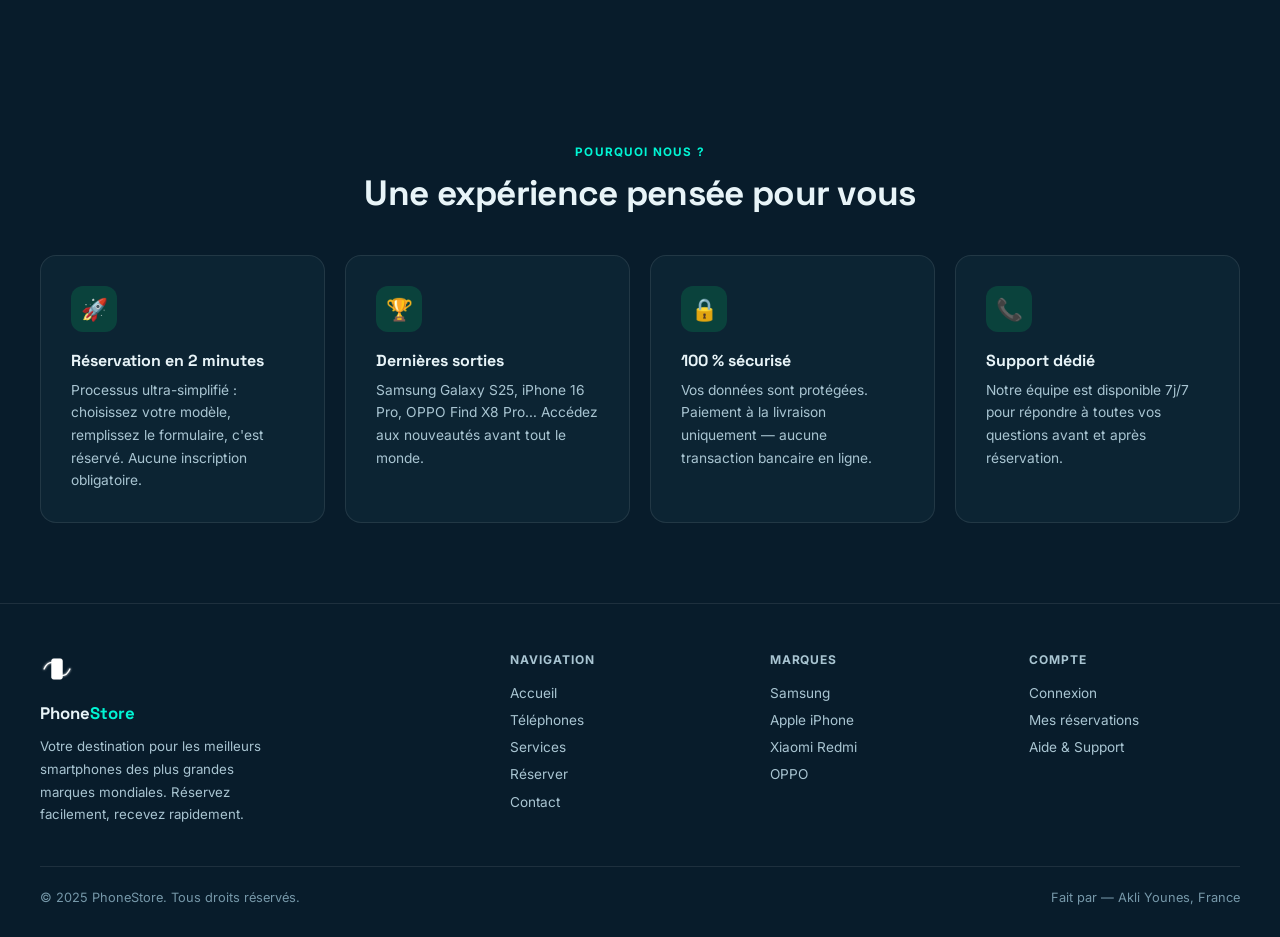
==== commit 23d8b5ff: "Update hero badge text and footer attribution" ====
--- a/index.html
+++ b/index.html
@@ -83,7 +83,7 @@
       <div class="hero-visual">
         <div class="hero-glow"></div>
         <div class="hero-phone-stage">
-          <div class="hero-badge">⚡ Nouveau</div>
+          <div class="hero-badge"> Nouveau</div>
           <div class="hero-phone-card side-1">
             <img src="phones/samsung-z-fold6.avif" alt="Samsung Z Fold6">
           </div>
@@ -208,7 +208,7 @@
     </div>
     <div class="footer-bottom">
       <span>© 2025 PhoneStore. Tous droits réservés.</span>
-      <span>Fait avec ❤️ — Paris, France</span>
+      <span>Fait par — Akli Younes, France</span>
     </div>
   </footer>
 
--- a/styles.css
+++ b/styles.css
@@ -7,24 +7,24 @@
 
 /* ── VARIABLES ── */
 :root {
-  --primary:       #ff6a00;
-  --primary-dark:  #cc5200;
-  --primary-light: #ff8f33;
-  --primary-glow:  rgba(255, 106, 0, 0.25);
-  --accent:        #ffb23a;
-
-  --dark:   #040404;
-  --dark-2: #0a0a0a;
-  --dark-3: #121212;
-  --dark-4: #1d1d1d;
-  --mid:    #272727;
-
-  --text:       #f7f2e8;
-  --text-muted: #d8c6a4;
-  --text-dim:   #a38b66;
+  --primary:       #00e676;
+  --primary-dark:  #00b85c;
+  --primary-light: #52ff9a;
+  --primary-glow:  rgba(0, 230, 118, 0.25);
+  --accent:        #00f5d4;
+
+  --dark:   #06121a;
+  --dark-2: #081c2b;
+  --dark-3: #0c2433;
+  --dark-4: #123449;
+  --mid:    #19485a;
+
+  --text:       #e8f4f8;
+  --text-muted: #a9c5d2;
+  --text-dim:   #7698a9;
 
   --border:       rgba(255,255,255,0.09);
-  --border-hover: rgba(255,130,0,0.25);
+  --border-hover: rgba(0,230,118,0.25);
 
   --radius:    16px;
   --radius-sm: 10px;
@@ -52,8 +52,8 @@
   content: '';
   position: fixed; inset: 0;
   background-image:
-    linear-gradient(rgba(255,106,0,0.06) 1px, transparent 1px),
-    linear-gradient(90deg, rgba(255,106,0,0.06) 1px, transparent 1px);
+    linear-gradient(rgba(0,230,118,0.06) 1px, transparent 1px),
+    linear-gradient(90deg, rgba(0,230,118,0.06) 1px, transparent 1px);
   background-size: 55px 55px;
   pointer-events: none;
   z-index: 0;
@@ -68,13 +68,13 @@
   height: 68px;
   padding: 0 2.5rem;
   display: flex; align-items: center; justify-content: space-between;
-  background: rgba(8,14,18,0.82);
+  background: rgba(5,18,30,0.82);
   backdrop-filter: blur(20px);
   border-bottom: 1px solid var(--border);
   transition: background var(--transition), box-shadow var(--transition);
 }
 .navbar.scrolled {
-  background: rgba(8,14,18,0.97);
+  background: rgba(5,18,30,0.97);
   box-shadow: 0 4px 30px rgba(0,0,0,0.6);
 }
 
@@ -113,7 +113,7 @@
 .nav-user { display: flex; align-items: center; gap: 10px; }
 .nav-user-badge {
   display: flex; align-items: center; gap: 7px;
-  background: rgba(255,106,0,0.15); border: 1px solid rgba(255,130,0,0.25);
+  background: rgba(0,230,118,0.15); border: 1px solid rgba(0,230,118,0.25);
   border-radius: 999px; padding: 4px 14px 4px 8px;
   font-size: 0.8rem; color: var(--accent);
 }
@@ -146,16 +146,16 @@
 .hero-bg {
   position: absolute; inset: 0;
   background:
-    radial-gradient(ellipse 65% 60% at 68% 48%, rgba(255,106,0,0.18) 0%, transparent 65%),
-    radial-gradient(ellipse 45% 45% at 18% 78%, rgba(255,106,0,0.1) 0%, transparent 60%),
+    radial-gradient(ellipse 65% 60% at 68% 48%, rgba(0,230,118,0.18) 0%, transparent 65%),
+    radial-gradient(ellipse 45% 45% at 18% 78%, rgba(0,230,118,0.1) 0%, transparent 60%),
     linear-gradient(180deg, var(--dark) 0%, var(--dark-2) 100%);
   z-index: 0;
 }
 .hero-bg::after {
   content: ''; position: absolute; inset: 0;
   background-image:
-    linear-gradient(rgba(255,130,0,0.03) 1px, transparent 1px),
-    linear-gradient(90deg, rgba(255,130,0,0.03) 1px, transparent 1px);
+    linear-gradient(rgba(0,230,118,0.03) 1px, transparent 1px),
+    linear-gradient(90deg, rgba(0,230,118,0.03) 1px, transparent 1px);
   background-size: 60px 60px;
   mask-image: radial-gradient(ellipse 75% 75% at 55% 50%, black 0%, transparent 80%);
 }
@@ -168,7 +168,7 @@
 
 .hero-eyebrow {
   display: inline-flex; align-items: center; gap: 8px;
-  background: rgba(255,106,0,0.14); border: 1px solid rgba(255,130,0,0.3);
+  background: rgba(0,230,118,0.14); border: 1px solid rgba(0,230,118,0.3);
   border-radius: 999px; padding: 5px 16px;
   font-size: 0.76rem; font-weight: 700; color: var(--accent);
   letter-spacing: 0.08em; text-transform: uppercase; margin-bottom: 1.5rem;
@@ -181,7 +181,7 @@
   line-height: 1.1; letter-spacing: -0.03em; color: var(--text); margin-bottom: 1.4rem;
 }
 .hero-title .accent {
-  background: linear-gradient(135deg, #ff8f33 0%, #ffb23a 100%);
+  background: linear-gradient(135deg, #52ff9a 0%, #00f5d4 100%);
   -webkit-background-clip: text; -webkit-text-fill-color: transparent; background-clip: text;
 }
 .hero-subtitle {
@@ -197,7 +197,7 @@
   font-size: 0.92rem; font-weight: 600; text-decoration: none;
   border: none; cursor: pointer; transition: all var(--transition); position: relative; overflow: hidden;
 }
-.btn-primary:hover { background: var(--primary-light); transform: translateY(-2px); box-shadow: 0 8px 28px rgba(255,106,0,0.45); }
+.btn-primary:hover { background: var(--primary-light); transform: translateY(-2px); box-shadow: 0 8px 28px rgba(0,230,118,0.45); }
 
 .btn-secondary {
   display: inline-flex; align-items: center; gap: 8px;
@@ -224,7 +224,7 @@
 .hero-phone-stage { position: relative; width: 340px; height: 510px; }
 .hero-glow {
   position: absolute; width: 280px; height: 280px; border-radius: 50%;
-  background: radial-gradient(circle, rgba(255,106,0,0.2) 0%, transparent 70%);
+  background: radial-gradient(circle, rgba(0,230,118,0.2) 0%, transparent 70%);
   top: 50%; left: 50%; transform: translate(-50%,-50%);
   animation: breathe 8s ease-in-out infinite;
 }
@@ -233,7 +233,7 @@
   border-radius: 22px; overflow: hidden; box-shadow: var(--shadow-card);
   transition: all 0.6s cubic-bezier(0.4,0,0.2,1);
 }
-.hero-phone-card.main { width: 195px; height: 290px; top: 50%; left: 50%; transform: translate(-50%,-50%); z-index: 3; border-color: rgba(255,130,0,0.25); box-shadow: 0 0 55px rgba(255,106,0,0.18), var(--shadow-card); }
+.hero-phone-card.main { width: 195px; height: 290px; top: 50%; left: 50%; transform: translate(-50%,-50%); z-index: 3; border-color: rgba(0,230,118,0.25); box-shadow: 0 0 55px rgba(0,230,118,0.18), var(--shadow-card); }
 .hero-phone-card.side-1 { width: 145px; height: 220px; top: 25px; left: 8px; z-index: 2; opacity: 0.65; transform: rotate(-8deg) scale(0.88); }
 .hero-phone-card.side-2 { width: 145px; height: 220px; bottom: 25px; right: 8px; z-index: 2; opacity: 0.65; transform: rotate(8deg) scale(0.88); }
 .hero-phone-card img { width: 100%; height: 100%; object-fit: contain; padding: 12px; }
@@ -241,7 +241,7 @@
   position: absolute; top: -10px; right: -10px;
   background: var(--primary); color: white; border-radius: 999px;
   padding: 5px 13px; font-size: 0.73rem; font-weight: 700; z-index: 10;
-  box-shadow: 0 4px 14px rgba(255,106,0,0.5); animation: float 6s ease-in-out infinite;
+  box-shadow: 0 4px 14px rgba(0,230,118,0.5); animation: float 6s ease-in-out infinite;
 }
 
 /* =========================================
@@ -272,7 +272,7 @@
   background: var(--dark-3); border: 1px solid var(--border); border-radius: var(--radius);
   width: 155px; flex-shrink: 0; overflow: hidden; cursor: pointer; transition: all var(--transition);
 }
-.marquee-card:hover { border-color: var(--border-hover); transform: translateY(-7px) scale(1.02); box-shadow: 0 18px 38px rgba(0,0,0,0.4), 0 0 0 1px rgba(255,130,0,0.18); }
+.marquee-card:hover { border-color: var(--border-hover); transform: translateY(-7px) scale(1.02); box-shadow: 0 18px 38px rgba(0,0,0,0.4), 0 0 0 1px rgba(0,230,118,0.18); }
 .marquee-card img { width: 100%; height: 125px; object-fit: contain; padding: 10px; background: var(--dark-4); }
 .marquee-card-info { padding: 9px 11px; }
 .marquee-card-name { font-size: 0.78rem; font-weight: 600; color: var(--text); white-space: nowrap; overflow: hidden; text-overflow: ellipsis; }
@@ -288,7 +288,7 @@
   background: var(--dark-3); border: 1px solid var(--border); border-radius: 999px;
   padding: 9px 22px; cursor: pointer; text-decoration: none; transition: all var(--transition);
 }
-.brand-pill:hover { border-color: var(--primary-light); background: rgba(255,106,0,0.1); transform: translateY(-2px); }
+.brand-pill:hover { border-color: var(--primary-light); background: rgba(0,230,118,0.1); transform: translateY(-2px); }
 .brand-pill-img { width: 22px; height: 22px; object-fit: contain; border-radius: 5px; }
 .brand-pill-name { font-weight: 600; font-size: 0.88rem; color: var(--text); }
 .brand-pill-count { font-size: 0.72rem; color: var(--text-muted); background: var(--dark-4); border-radius: 999px; padding: 2px 8px; }
@@ -303,9 +303,9 @@
   padding: 1.9rem; transition: all var(--transition); position: relative; overflow: hidden;
 }
 .feature-card::before { content: ''; position: absolute; top: 0; left: 0; right: 0; height: 3px; background: linear-gradient(90deg, var(--primary), var(--accent)); opacity: 0; transition: opacity var(--transition); }
-.feature-card:hover { border-color: rgba(255,130,0,0.25); transform: translateY(-4px); box-shadow: 0 14px 38px rgba(0,0,0,0.35); }
+.feature-card:hover { border-color: rgba(0,230,118,0.25); transform: translateY(-4px); box-shadow: 0 14px 38px rgba(0,0,0,0.35); }
 .feature-card:hover::before { opacity: 1; }
-.feature-icon { width: 46px; height: 46px; border-radius: 12px; background: rgba(255,106,0,0.15); display: flex; align-items: center; justify-content: center; margin-bottom: 1.15rem; font-size: 1.35rem; }
+.feature-icon { width: 46px; height: 46px; border-radius: 12px; background: rgba(0,230,118,0.15); display: flex; align-items: center; justify-content: center; margin-bottom: 1.15rem; font-size: 1.35rem; }
 .feature-title { font-family: 'Space Grotesk', sans-serif; font-size: 1rem; font-weight: 700; color: var(--text); margin-bottom: 0.45rem; }
 .feature-desc { font-size: 0.86rem; color: var(--text-muted); line-height: 1.65; }
 
@@ -347,7 +347,7 @@
   background: var(--dark-3); border: 1px solid var(--border); border-radius: var(--radius);
   overflow: hidden; transition: all var(--transition); position: relative; cursor: pointer;
 }
-.phone-card:hover { border-color: rgba(255,130,0,0.35); transform: translateY(-6px); box-shadow: 0 18px 46px rgba(0,0,0,0.4), 0 0 0 1px rgba(255,130,0,0.12); }
+.phone-card:hover { border-color: rgba(0,230,118,0.35); transform: translateY(-6px); box-shadow: 0 18px 46px rgba(0,0,0,0.4), 0 0 0 1px rgba(0,230,118,0.12); }
 .phone-card-img { width: 100%; height: 195px; display: flex; align-items: center; justify-content: center; background: var(--dark-4); position: relative; overflow: hidden; }
 .phone-card-img img { width: 100%; height: 100%; object-fit: contain; padding: 15px; transition: transform 0.5s cubic-bezier(0.4,0,0.2,1); }
 .phone-card:hover .phone-card-img img { transform: scale(1.07) translateY(-3px); }
@@ -381,7 +381,7 @@
 .form-page::before {
   content: ''; position: absolute;
   width: 480px; height: 480px; border-radius: 50%;
-  background: radial-gradient(circle, rgba(255,106,0,0.08) 0%, transparent 70%);
+  background: radial-gradient(circle, rgba(0,230,118,0.08) 0%, transparent 70%);
   top: 50%; left: 50%; transform: translate(-50%,-50%);
 }
 .form-container {
@@ -415,7 +415,7 @@
   font-weight: 700; cursor: pointer; transition: all var(--transition);
   font-family: inherit; margin-top: 0.35rem;
 }
-.btn-form:hover { background: var(--primary-light); transform: translateY(-1px); box-shadow: 0 8px 22px rgba(255,106,0,0.38); }
+.btn-form:hover { background: var(--primary-light); transform: translateY(-1px); box-shadow: 0 8px 22px rgba(0,230,118,0.38); }
 .btn-form:active { transform: translateY(0); }
 
 .form-extra { text-align: center; margin-top: 1.3rem; font-size: 0.82rem; color: var(--text-muted); }
@@ -428,7 +428,7 @@
 
 .form-notice {
   display: flex; align-items: flex-start; gap: 9px;
-  background: rgba(255,106,0,0.1); border: 1px solid rgba(255,106,0,0.25);
+  background: rgba(0,230,118,0.1); border: 1px solid rgba(0,230,118,0.25);
   border-radius: var(--radius-sm); padding: 11px 13px;
   margin-bottom: 1.4rem; font-size: 0.8rem; color: var(--accent);
   line-height: 1.5;
@@ -440,7 +440,7 @@
   border-radius: var(--radius-sm); padding: 0.78rem 1rem;
   color: var(--text); font-size: 0.9rem; font-family: inherit;
   transition: all var(--transition); outline: none; appearance: none;
-  background-image: url("data:image/svg+xml,%3Csvg xmlns='http://www.w3.org/2000/svg' width='12' height='12' viewBox='0 0 24 24' fill='none' stroke='%23ffb23a' stroke-width='2'%3E%3Cpath d='M6 9l6 6 6-6'/%3E%3C/svg%3E");
+  background-image: url("data:image/svg+xml,%3Csvg xmlns='http://www.w3.org/2000/svg' width='12' height='12' viewBox='0 0 24 24' fill='none' stroke='%2300f5d4' stroke-width='2'%3E%3Cpath d='M6 9l6 6 6-6'/%3E%3C/svg%3E");
   background-repeat: no-repeat; background-position: right 1rem center;
   cursor: pointer;
 }
@@ -460,7 +460,7 @@
 }
 .toast.show { transform: translateY(0); }
 .toast-success { border-color: rgba(34,197,94,0.35); }
-.toast-error   { border-color: rgba(255,130,0,0.45); }
+.toast-error   { border-color: rgba(0,230,118,0.45); }
 
 /* =========================================
    FOOTER
@@ -529,7 +529,7 @@
   .hamburger { display: flex; }
   .nav-links {
     position: fixed; top: 68px; left: 0; right: 0;
-    background: rgba(8,14,18,0.98); backdrop-filter: blur(20px);
+    background: rgba(5,18,30,0.98); backdrop-filter: blur(20px);
     padding: 1.25rem 1.5rem; flex-direction: column; gap: 0.2rem;
     transform: translateY(-110%); opacity: 0; visibility: hidden;
     transition: all var(--transition); border-bottom: 1px solid var(--border); z-index: 999;
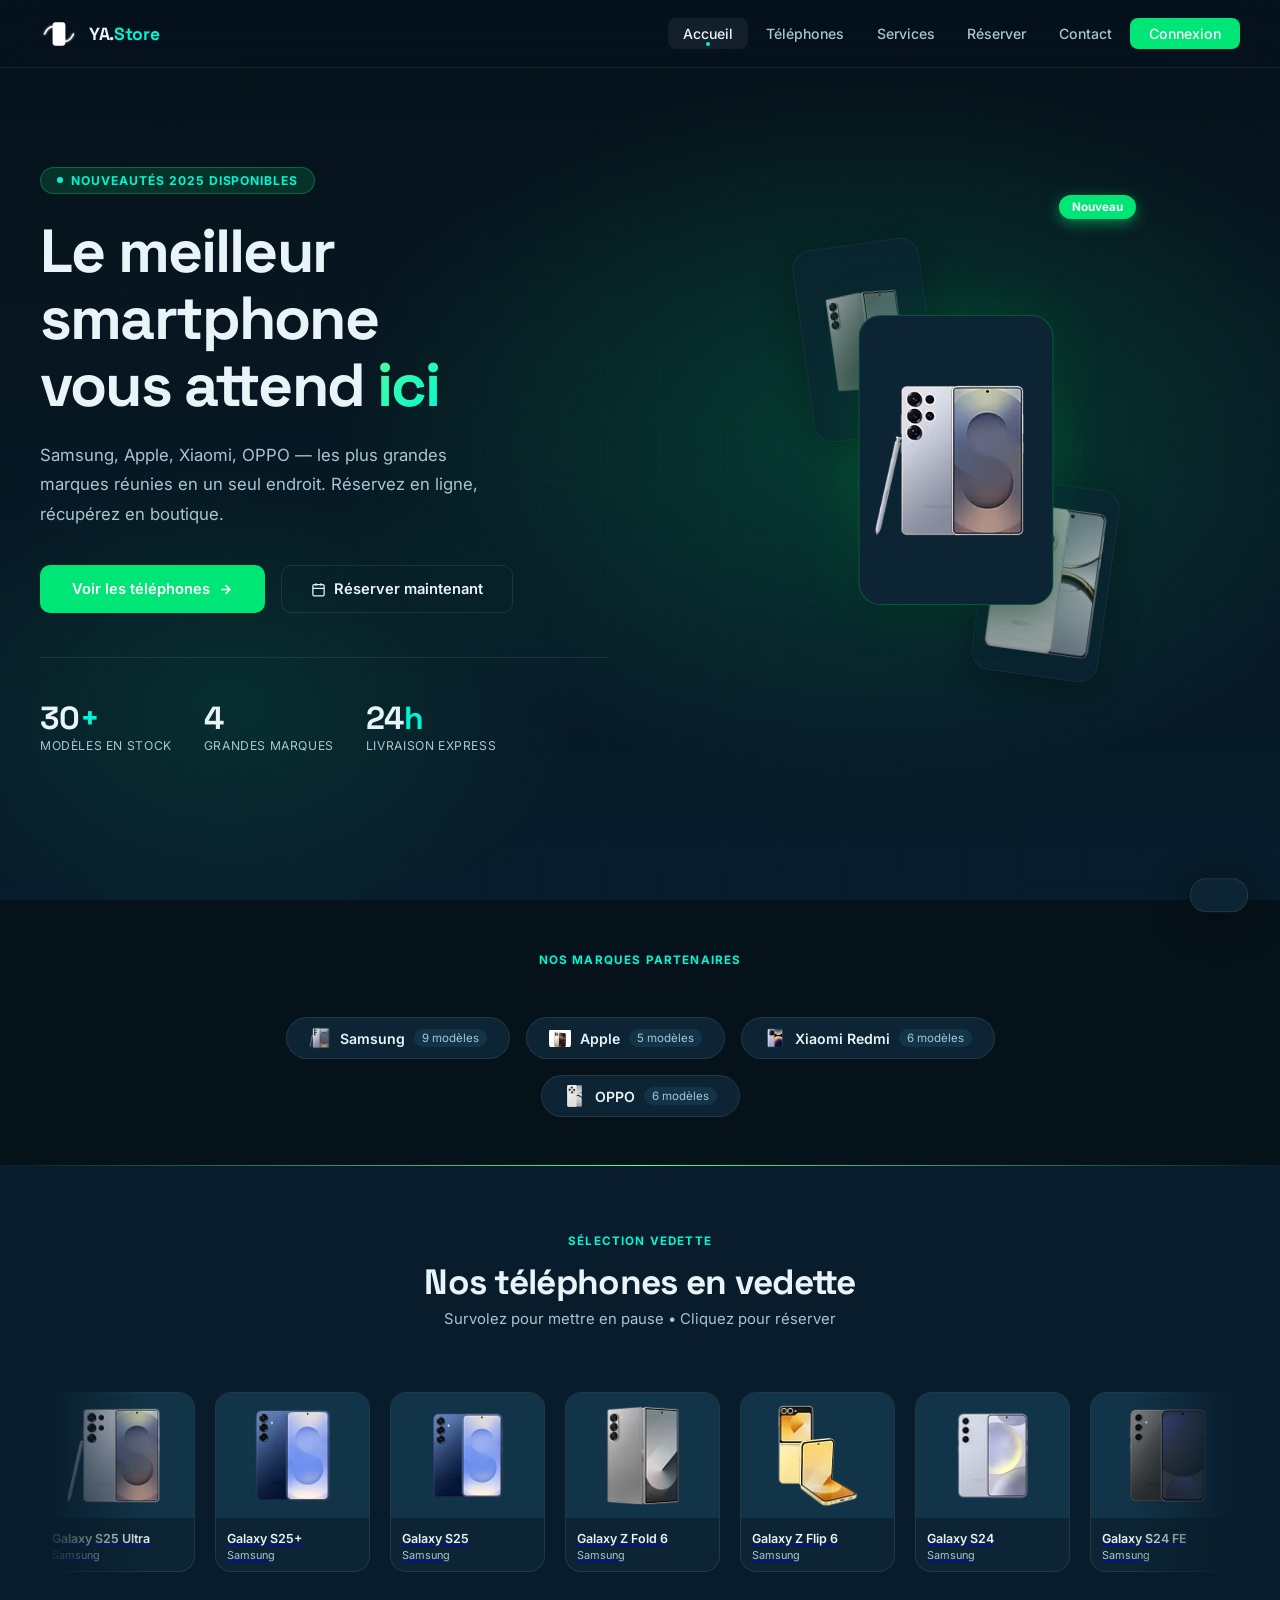
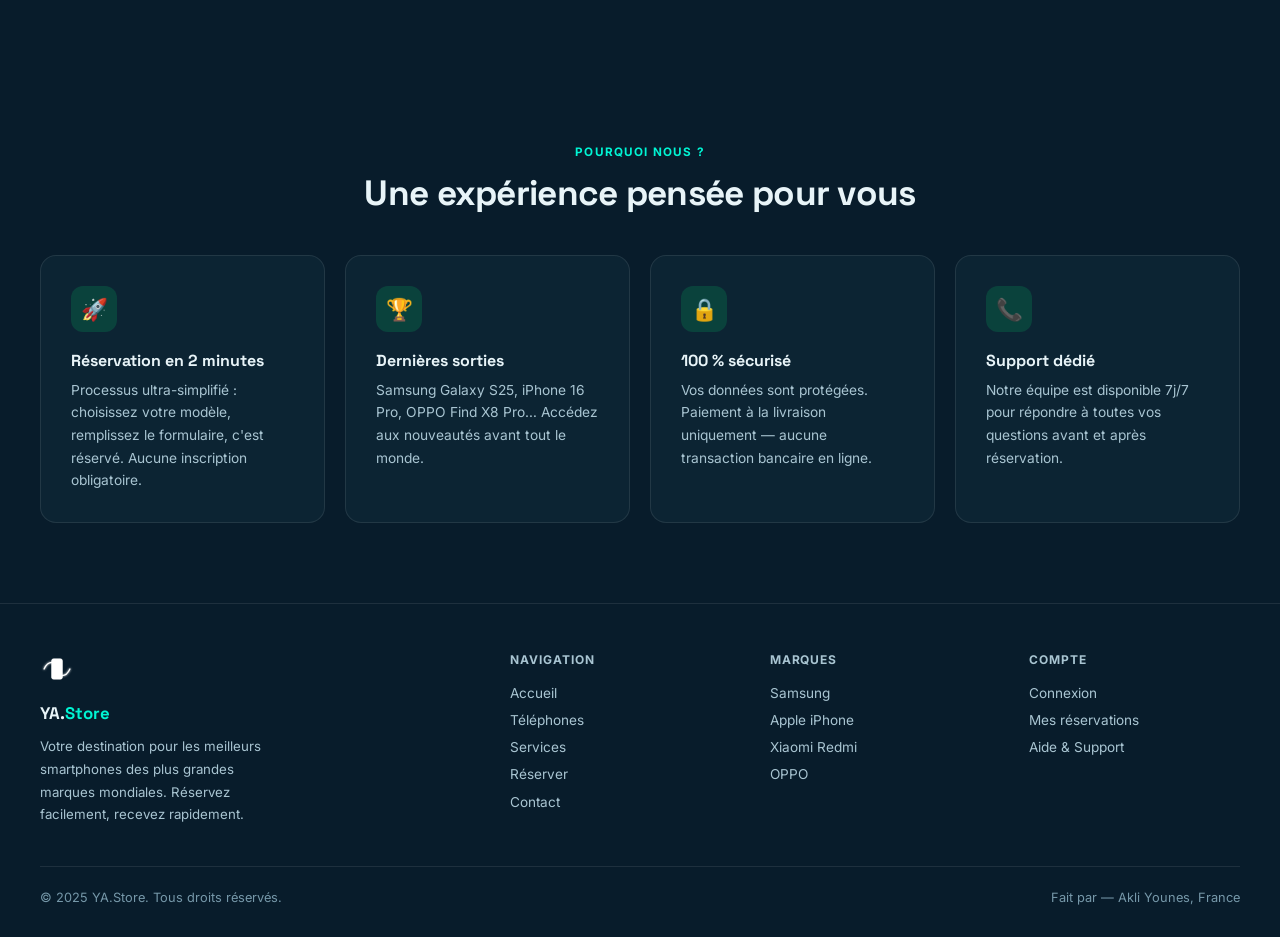
==== commit 395b8980: "Rename PhoneStore to YA.Store in index.html" ====
--- a/index.html
+++ b/index.html
@@ -3,7 +3,7 @@
 <head>
   <meta charset="UTF-8">
   <meta name="viewport" content="width=device-width, initial-scale=1.0">
-  <title>PhoneStore — Smartphones Premium</title>
+  <title>YA.Store — Smartphones Premium</title>
   <meta name="description" content="Réservez les meilleurs smartphones Samsung, iPhone, Xiaomi et OPPO. Livraison rapide, prix compétitifs.">
   <link rel="stylesheet" href="styles.css">
   <link rel="preconnect" href="https://fonts.googleapis.com">
@@ -15,7 +15,7 @@
   <nav class="navbar" id="navbar">
     <a href="index.html" class="navbar-brand">
       <img src="logo.svg" alt="PhoneStore Logo">
-      <span class="brand-name">Phone<span>Store</span></span>
+      <span class="brand-name">YA.<span>Store</span></span>
     </a>
 
     <ul class="nav-links" id="navLinks">
@@ -175,7 +175,7 @@
     <div class="footer-grid">
       <div>
         <img src="logo.svg" alt="Logo" class="footer-brand-logo">
-        <div class="footer-brand-name">Phone<span>Store</span></div>
+        <div class="footer-brand-name">YA.<span>Store</span></div>
         <p class="footer-desc">Votre destination pour les meilleurs smartphones des plus grandes marques mondiales. Réservez facilement, recevez rapidement.</p>
       </div>
       <div>
@@ -207,7 +207,7 @@
       </div>
     </div>
     <div class="footer-bottom">
-      <span>© 2025 PhoneStore. Tous droits réservés.</span>
+      <span>© 2025 YA.Store. Tous droits réservés.</span>
       <span>Fait par — Akli Younes, France</span>
     </div>
   </footer>
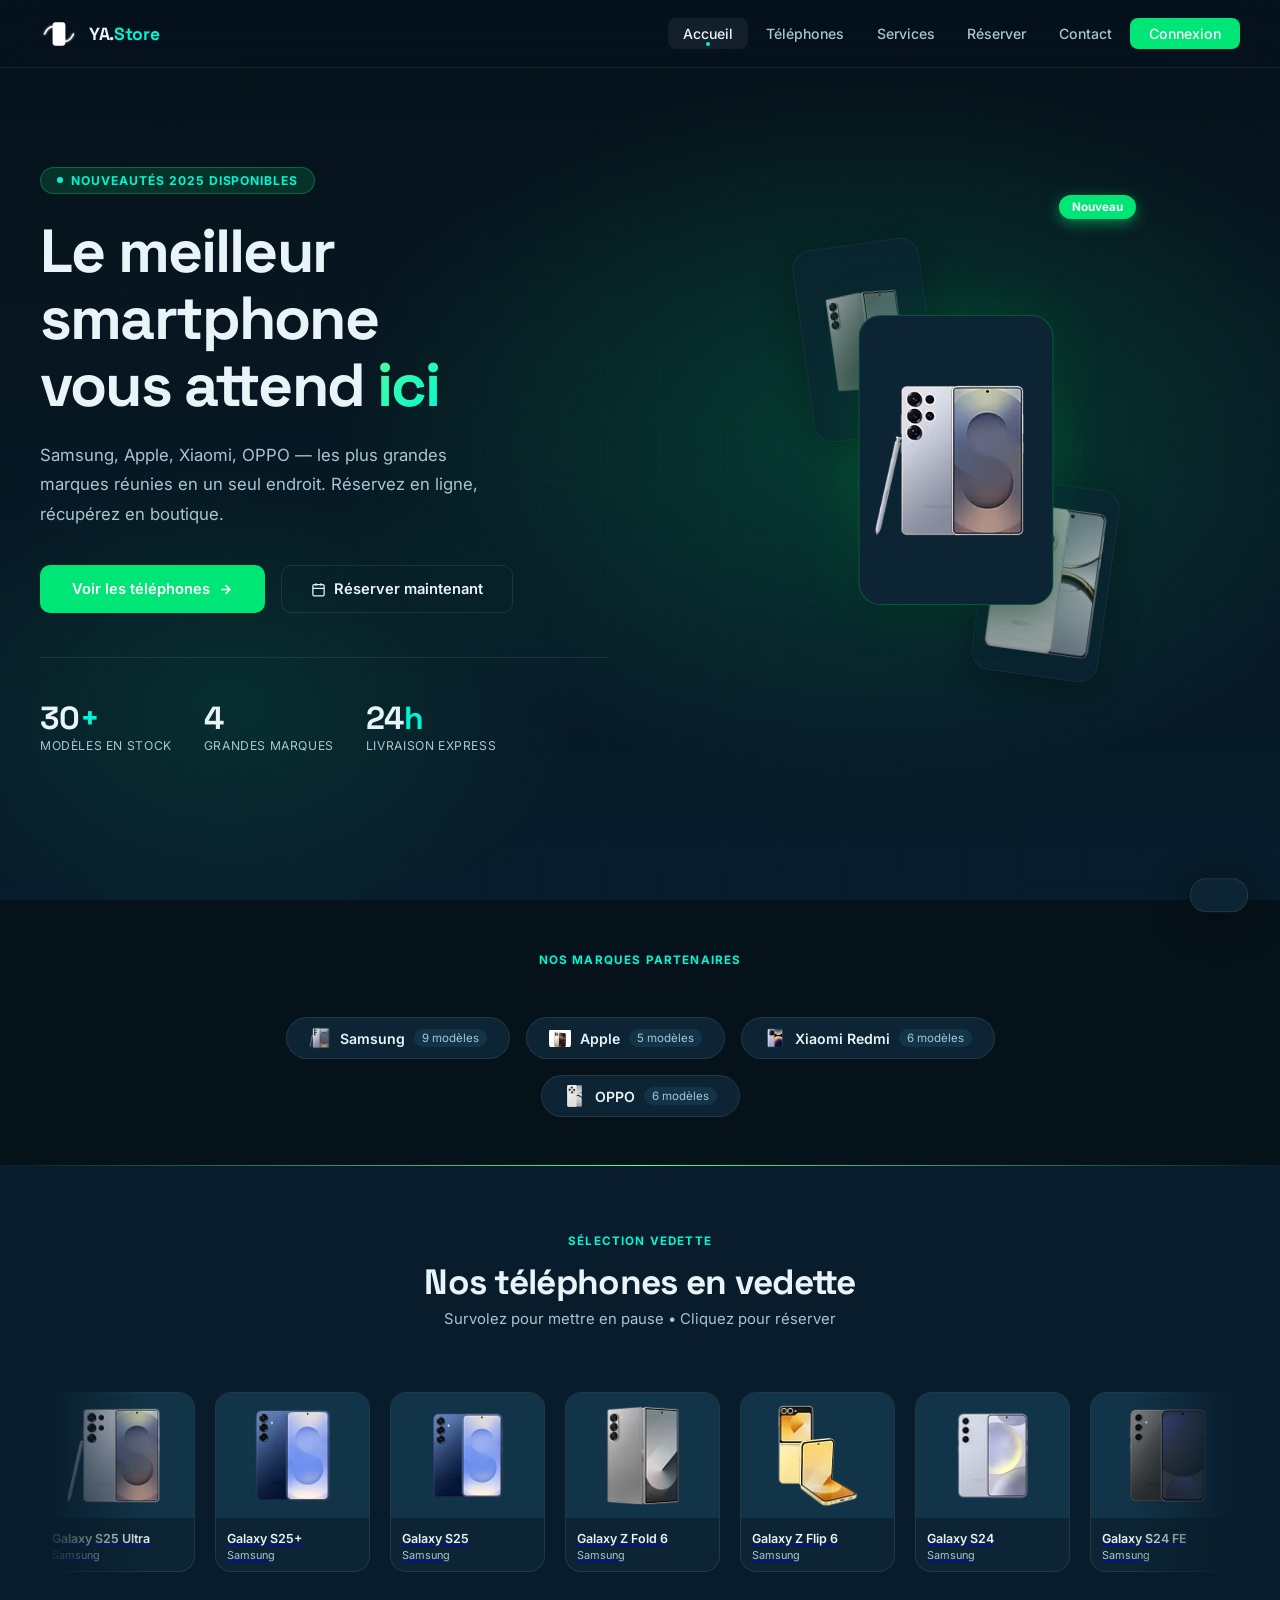
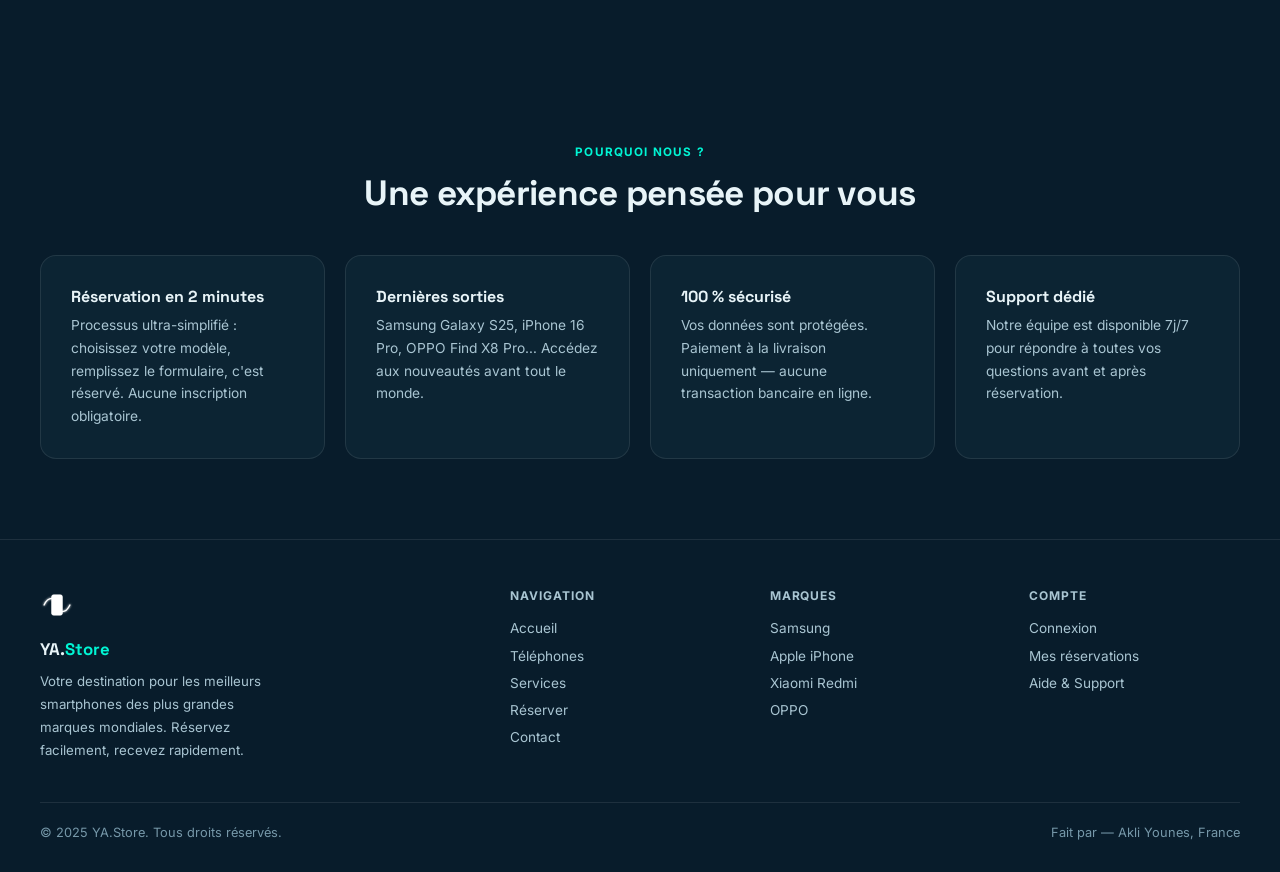
==== commit 3c752dd7: "Remove feature icons from feature cards in index.html" ====
--- a/index.html
+++ b/index.html
@@ -148,22 +148,22 @@
     </div>
     <div class="features-grid">
       <div class="feature-card reveal">
-        <div class="feature-icon">🚀</div>
+
         <h3 class="feature-title">Réservation en 2 minutes</h3>
         <p class="feature-desc">Processus ultra-simplifié : choisissez votre modèle, remplissez le formulaire, c'est réservé. Aucune inscription obligatoire.</p>
       </div>
       <div class="feature-card reveal">
-        <div class="feature-icon">🏆</div>
+
         <h3 class="feature-title">Dernières sorties</h3>
         <p class="feature-desc">Samsung Galaxy S25, iPhone 16 Pro, OPPO Find X8 Pro… Accédez aux nouveautés avant tout le monde.</p>
       </div>
       <div class="feature-card reveal">
-        <div class="feature-icon">🔒</div>
+
         <h3 class="feature-title">100 % sécurisé</h3>
         <p class="feature-desc">Vos données sont protégées. Paiement à la livraison uniquement — aucune transaction bancaire en ligne.</p>
       </div>
       <div class="feature-card reveal">
-        <div class="feature-icon">📞</div>
+
         <h3 class="feature-title">Support dédié</h3>
         <p class="feature-desc">Notre équipe est disponible 7j/7 pour répondre à toutes vos questions avant et après réservation.</p>
       </div>
